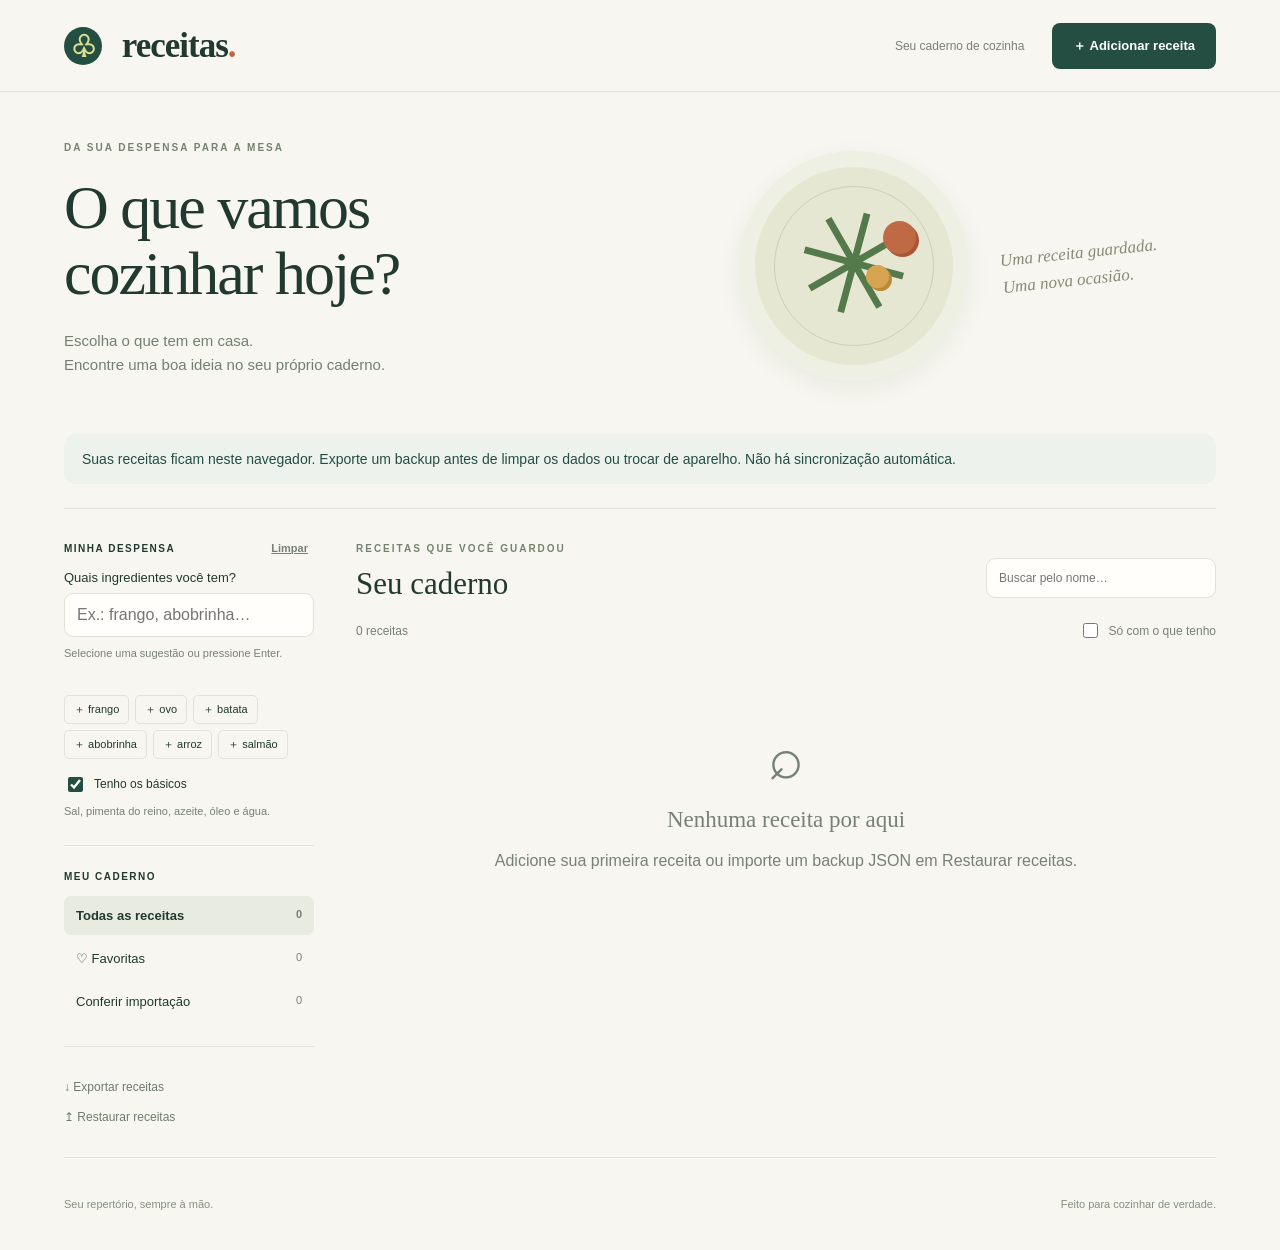
==== index.html @ 2fa1ce22 "Publish standalone recipe app without personal catalog" ====
<!doctype html><html lang="pt-BR"><head><meta charset="utf-8"><meta name="viewport" content="width=device-width,initial-scale=1"><meta name="theme-color" content="#244e42"><title>Receitas • Seu caderno de cozinha</title><link rel="icon" href="./icon.svg"><link rel="manifest" href="./manifest.json"><link rel="stylesheet" href="./style.css"><script src="./browser-store.js" defer></script><script src="./app.js" defer></script></head><body>
<header><a href="./" class="brand"><span class="brand-icon">♧</span> receitas<span class="dot">.</span></a><div class="header-right"><span class="subtle">Seu caderno de cozinha</span><button id="add" class="primary">＋ Adicionar receita</button></div></header>
<main id="main" hidden><section class="hero"><div><p class="eyebrow">DA SUA DESPENSA PARA A MESA</p><h1>O que vamos<br>cozinhar hoje?</h1><p>Escolha o que tem em casa.<br>Encontre uma boa ideia no seu próprio caderno.</p></div><div class="hero-art" aria-hidden="true"><div class="plate"><span>✳</span><i></i><b></b></div><span class="art-note">Uma receita guardada.<br>Uma nova ocasião.</span></div></section>
<p class="storage-note">Suas receitas ficam neste navegador. Exporte um backup antes de limpar os dados ou trocar de aparelho. Não há sincronização automática.</p><section class="workspace"><aside><div class="section-label">MINHA DESPENSA <button id="clear" class="text-button">Limpar</button></div><label for="ingredient-input">Quais ingredientes você tem?</label><input id="ingredient-input" list="ingredient-list" placeholder="Ex.: frango, abobrinha…" autocomplete="off"><datalist id="ingredient-list"></datalist><p class="hint">Selecione uma sugestão ou pressione Enter.</p><div id="selected" class="chips"></div><div class="suggestions" id="suggestions"></div><label class="check"><input id="basics" type="checkbox" checked> Tenho os básicos</label><p class="hint">Sal, pimenta do reino, azeite, óleo e água.</p><hr><div class="section-label">MEU CADERNO</div><nav id="filters"><button class="active" data-filter="all">Todas as receitas <span id="count-all"></span></button><button data-filter="favorites">♡ Favoritas <span id="count-favorites"></span></button><button data-filter="review">Conferir importação <span id="count-review"></span></button></nav><hr><button id="import" class="utility" hidden>↥ Importar do Zoho</button><button id="backup" class="utility">↓ Exportar receitas</button><button id="restore" class="utility">↥ Restaurar receitas</button><button id="logout" class="utility">Sair</button><input type="file" id="zoho-file" accept=".zip" hidden><input type="file" id="backup-file" accept=".json" hidden></aside>
<section class="results"><div class="results-header"><div><p class="eyebrow">RECEITAS QUE VOCÊ GUARDOU</p><h2 id="results-title">Seu caderno</h2></div><input id="query" type="search" placeholder="Buscar pelo nome…" aria-label="Buscar pelo nome"></div><div class="result-meta"><span id="result-count"></span><label class="check"><input id="complete" type="checkbox"> Só com o que tenho</label></div><div id="cards" class="cards"></div><div id="empty" class="empty" hidden><span>⌕</span><h3>Nenhuma receita por aqui</h3><p>Adicione sua primeira receita ou importe um backup JSON em Restaurar receitas.</p></div></section></section><footer>Seu repertório, sempre à mão. <span>Feito para cozinhar de verdade.</span></footer></main>
<section id="login" class="login" hidden><p class="eyebrow">SEU CADERNO PARTICULAR</p><h1>Bem vindo à cozinha.</h1><form id="login-form"><label for="password">Senha de acesso</label><input id="password" type="password" autocomplete="current-password" required><button class="primary">Entrar</button></form></section>
<dialog id="add-dialog"><button class="close" data-close="add-dialog" aria-label="Fechar">×</button><p class="eyebrow">MAIS UMA PARA O CADERNO</p><h2>Guardar uma receita</h2><p>Cole o texto da receita para organizar e conferir.</p><form id="extract-form"><label for="source">Texto da receita</label><textarea id="source" rows="9" placeholder="Nome da receita&#10;&#10;Ingredientes&#10;…&#10;&#10;Modo de preparo&#10;…" required></textarea><p class="hint">Organização gratuita, sem chave de API. Você confere o resultado antes de salvar.</p><p class="hint">Para sites ou vídeos, copie os ingredientes e o preparo. O link pode ser guardado durante a edição.</p><button id="extract-button" class="primary">Organizar receita →</button><button id="manual" type="button" class="secondary">Preencher manualmente</button></form></dialog>
<dialog id="detail-dialog" class="wide"><button class="close" data-close="detail-dialog" aria-label="Fechar">×</button><div id="detail"></div></dialog>
<dialog id="edit-dialog" class="wide"><button class="close" data-close="edit-dialog" aria-label="Fechar">×</button><p class="eyebrow">DO SEU JEITO</p><h2>Conferir receita</h2><form id="edit-form"><label>Nome<input id="edit-title" required></label><div class="form-grid"><label>Rendimento<input id="edit-servings" placeholder="Ex.: 2 porções"></label><label>Tempo informado<input id="edit-time" placeholder="Ex.: 30 minutos"></label></div><label>Ingredientes, um por linha<textarea id="edit-ingredients" rows="8"></textarea></label><label>Etapas, uma por linha<textarea id="edit-steps" rows="8"></textarea></label><label>Link de origem<input id="edit-url" type="url"></label><label>Marcadores, separados por vírgula<input id="edit-tags" placeholder="Jantar, airfryer, rápido"></label><label class="check"><input id="edit-reviewed" type="checkbox"> Conferi os ingredientes e o preparo</label><p class="hint">O texto original fica preservado para consulta.</p><div id="edit-warnings" class="warning" hidden></div><button class="primary" id="save-button">Salvar receita</button></form></dialog>
<dialog id="split-dialog"><button class="close" data-close="split-dialog" aria-label="Fechar">×</button><p class="eyebrow">UMA NOTA, VÁRIAS IDEIAS</p><h2>Receitas separadas</h2><p>Confira os títulos. Elas serão salvas na fila de conferência, com o texto original preservado.</p><div id="split-list"></div><p id="split-note" class="hint"></p><button id="save-split" class="primary">Guardar para conferir</button></dialog>
<div id="toast" role="status" aria-live="polite" hidden></div></body></html>
---- style.css ----
:root{--bg:#f7f6f0;--paper:#fffefa;--ink:#22392f;--muted:#778078;--green:#244e42;--line:#dfE3d7;--accent:#dadd91;--orange:#bb673f;font-family:Arial,Helvetica,sans-serif;color:var(--ink);background:var(--bg)}*{box-sizing:border-box}body{margin:0}button,input,textarea{font:inherit}button,a,input,textarea{touch-action:manipulation}button{cursor:pointer;border:0;background:none;color:inherit}button:disabled{opacity:.55;cursor:wait}button:focus-visible,a:focus-visible{outline:3px solid #bb673f;outline-offset:3px}input,textarea{border:1px solid var(--line);border-radius:9px;padding:12px;background:var(--paper);color:var(--ink);width:100%;outline-color:var(--green)}textarea{resize:vertical;line-height:1.6}label{font-size:13px;display:block;margin:15px 0 8px}h1,h2,h3,p{margin-top:0}h1,h2,h3{font-family:Georgia,'Times New Roman',serif;font-weight:normal}h1{font-size:62px;line-height:1.07;letter-spacing:-2px;margin-bottom:22px}h2{font-size:31px;margin-bottom:12px}h3{font-size:23px}p{line-height:1.6}header{height:92px;max-width:1440px;padding:0 5%;margin:auto;display:flex;align-items:center;justify-content:space-between;border-bottom:1px solid var(--line)}.brand{text-decoration:none;color:var(--ink);font-family:Georgia,serif;font-size:35px;letter-spacing:-1px;font-weight:bold}.brand-icon{display:inline-grid;place-items:center;background:var(--green);color:var(--accent);border-radius:50%;width:38px;height:38px;margin-right:12px;font-size:30px}.dot{color:var(--orange)}.header-right{display:flex;align-items:center;gap:28px}.subtle{font-size:12px;color:var(--muted)}.primary{background:var(--green);color:white;border-radius:8px;padding:14px 21px;font-size:13px;font-weight:bold}.secondary{border:1px solid var(--line);padding:13px 18px;border-radius:8px;margin:8px}.eyebrow{font-size:10px;letter-spacing:2px;font-weight:bold;margin-bottom:18px;color:#75836e}main{max-width:1440px;padding:0 5%;margin:auto}.hero{display:flex;align-items:center;justify-content:space-between;padding:48px 5% 42px 0;min-height:340px}.hero p:not(.eyebrow){color:#718071;font-size:15px}.hero-art{display:flex;align-items:center;gap:32px}.plate{width:230px;height:230px;background:#e5e7d2;border-radius:50%;border:16px solid #eef0e3;box-shadow:0 8px 25px #243d3110;position:relative;display:grid;place-items:center}.plate:after{content:'';width:158px;height:158px;border:1px solid #cad1b6;border-radius:50%;position:absolute}.plate span{font-size:140px;color:#547a4b;transform:rotate(15deg)}.plate i,.plate b{position:absolute;border-radius:50%;background:#bf6945;width:33px;height:33px;right:37px;top:54px;box-shadow:3px 3px 0 #a95537}.plate b{width:23px;height:23px;top:98px;right:64px;background:#d7a552;box-shadow:3px 3px 0 #bc8a3b}.art-note{font:italic 17px/1.6 Georgia,serif;color:#858b75;transform:rotate(-6deg)}.workspace{display:grid;grid-template-columns:250px 1fr;gap:42px;border-top:1px solid var(--line);padding-top:32px}.section-label{font-size:10px;font-weight:bold;letter-spacing:1.5px;display:flex;align-items:center;justify-content:space-between}.text-button{font-size:11px;color:var(--muted);text-decoration:underline}.hint{font-size:11px;color:var(--muted);line-height:1.6;margin:8px 0 15px}.chips{display:flex;gap:7px;flex-wrap:wrap;margin:16px 0}.chip{font-size:12px;padding:9px 11px;background:#e1e9d9;border-radius:6px}.chip span{padding-left:9px}.suggestions{display:flex;gap:6px;flex-wrap:wrap}.suggestions button{font-size:11px;padding:6px 9px;border:1px solid var(--line);border-radius:5px}.check{display:flex;align-items:center;gap:8px;font-size:12px;cursor:pointer}.check input{width:15px;height:15px;accent-color:var(--green);flex-shrink:0}hr{border:0;border-top:1px solid var(--line);margin:25px 0}nav{margin-top:14px;display:grid;gap:4px}nav button{display:flex;justify-content:space-between;text-align:left;font-size:13px;padding:12px;border-radius:7px}nav button.active{background:#e8ebdf;font-weight:bold}nav span{font-size:11px;color:var(--muted)}.utility{display:block;font-size:12px;padding:8px 0;color:#6f7c6b}.results-header{display:flex;justify-content:space-between;gap:15px;align-items:center}.results-header .eyebrow{margin-bottom:9px}.results-header input{width:230px;font-size:12px}.result-meta{display:flex;justify-content:space-between;align-items:center;color:var(--muted);font-size:12px;margin:6px 0 17px}.result-meta .check{margin:0}.cards{display:grid;grid-template-columns:repeat(3,minmax(0,1fr));gap:18px}.card{background:var(--paper);border:1px solid var(--line);border-radius:12px;overflow:hidden;position:relative;transition:transform .15s,box-shadow .15s}.card:hover{transform:translateY(-3px);box-shadow:0 8px 18px #20372b0a}.card-main{text-align:left;width:100%;padding:0;display:block;height:100%}.card-visual{height:146px;overflow:hidden;background:#e9ebdf;display:grid;place-items:center}.card-visual img{width:100%;height:100%;object-fit:cover}.food-mark{font-size:50px;opacity:.8}.card:nth-child(3n+2) .card-visual{background:#ede2d5}.card:nth-child(3n+3) .card-visual{background:#e7e4cf}.card-body{padding:17px}.card h3{font-size:20px;line-height:1.3;margin-bottom:13px;min-height:51px}.card .small{font-size:10px;color:var(--muted);min-height:15px}.card-bottom{border-top:1px solid #eceee5;margin-top:13px;padding-top:12px;font-size:11px;color:#5d7859}.badge{display:inline-block;padding:5px 7px;border-radius:4px;font-size:10px;background:#f7eddb;color:#93692d}.fav{position:absolute;right:10px;top:10px;background:#fffefaeb;width:31px;height:31px;border-radius:50%;font-size:19px}.fav.on{color:#ab5c3b}.empty{text-align:center;padding:65px 10px;color:var(--muted)}.empty>span{font-size:60px}.empty h3{margin:15px}footer{padding:40px 0;font-size:11px;color:#859080;display:flex;justify-content:space-between;margin-top:25px;border-top:1px solid var(--line)}dialog{border:1px solid var(--line);border-radius:16px;background:var(--paper);padding:34px;max-width:560px;width:calc(100% - 30px);max-height:90dvh;color:var(--ink)}dialog.wide{max-width:760px}dialog::backdrop{background:#14251de0;backdrop-filter:blur(4px)}.close{position:absolute;right:15px;top:10px;font-size:30px;color:var(--muted)}dialog p{font-size:13px;color:#73816f}dialog h2{padding-right:24px}.form-grid{display:grid;grid-template-columns:1fr 1fr;gap:20px}#toast{position:fixed;bottom:24px;left:50%;transform:translateX(-50%);background:var(--green);color:white;padding:16px 23px;border-radius:9px;z-index:100;font-size:13px;max-width:90vw;box-shadow:0 5px 24px #0002}.detail-img{width:100%;max-height:280px;object-fit:cover;border-radius:10px;margin:15px 0}.detail-columns{display:grid;grid-template-columns:1fr 1.3fr;gap:30px;margin-top:25px}.detail-columns ul,.detail-columns ol{padding-left:20px;font-size:14px;line-height:1.8}.detail-columns li{margin-bottom:12px}.detail-actions{display:flex;flex-wrap:wrap;gap:8px;margin:25px 0}.detail-actions button,.detail-actions a{font-size:12px;border:1px solid var(--line);padding:10px;border-radius:7px;color:var(--green);text-decoration:none}.original{white-space:pre-wrap;font:12px/1.7 Arial;overflow-wrap:anywhere;background:var(--bg);padding:15px;border-radius:7px;max-height:300px;overflow:auto}.warning{background:#f5eddc;color:#83612e;padding:13px;border-radius:7px;font-size:12px;line-height:1.5;margin:12px 0}.login{max-width:450px;margin:90px auto;padding:25px}.login h1{font-size:42px}.login button{margin-top:20px}.match-list{font-size:12px;line-height:1.8;color:var(--muted)}[hidden]{display:none!important}@media(max-width:1150px){.cards{grid-template-columns:repeat(2,minmax(0,1fr))}.art-note{display:none}.workspace{gap:25px;grid-template-columns:225px 1fr}}@media(max-width:720px){header{height:76px;padding:0 5%}.brand{font-size:28px}.brand-icon{width:30px;height:30px;font-size:24px;margin-right:6px}.subtle{display:none}.primary{padding:12px 14px;font-size:12px}.hero{padding:32px 0 22px;min-height:0}h1{font-size:42px;letter-spacing:-1px}.hero-art{display:none}.hero p:not(.eyebrow){font-size:13px}.workspace{grid-template-columns:1fr;gap:25px;padding-top:24px}aside{padding-bottom:20px;border-bottom:1px solid var(--line)}aside hr{margin:17px 0}nav{display:flex;gap:5px}nav button{font-size:11px;gap:6px;padding:11px 8px}.utility{display:inline-block;margin-right:17px}.results-header input{width:150px}.results-header h2{font-size:27px}.results-header .eyebrow{font-size:8px;letter-spacing:1px}.cards{gap:12px}.card-visual{height:125px}.card-body{padding:13px}.card h3{font-size:18px;min-height:48px}.card .small{font-size:9px}.detail-columns{grid-template-columns:1fr;gap:10px}dialog{padding:28px 20px}.form-grid{gap:10px}footer span{display:none}.result-meta{font-size:11px}.art-note{display:none}}@media(prefers-reduced-motion:reduce){*{transition:none!important}}


[hidden]{display:none!important}.storage-note{padding:14px 18px;background:#edf2ed;border-radius:12px;color:#244e42;font-size:14px;line-height:1.6;margin:0 0 24px}
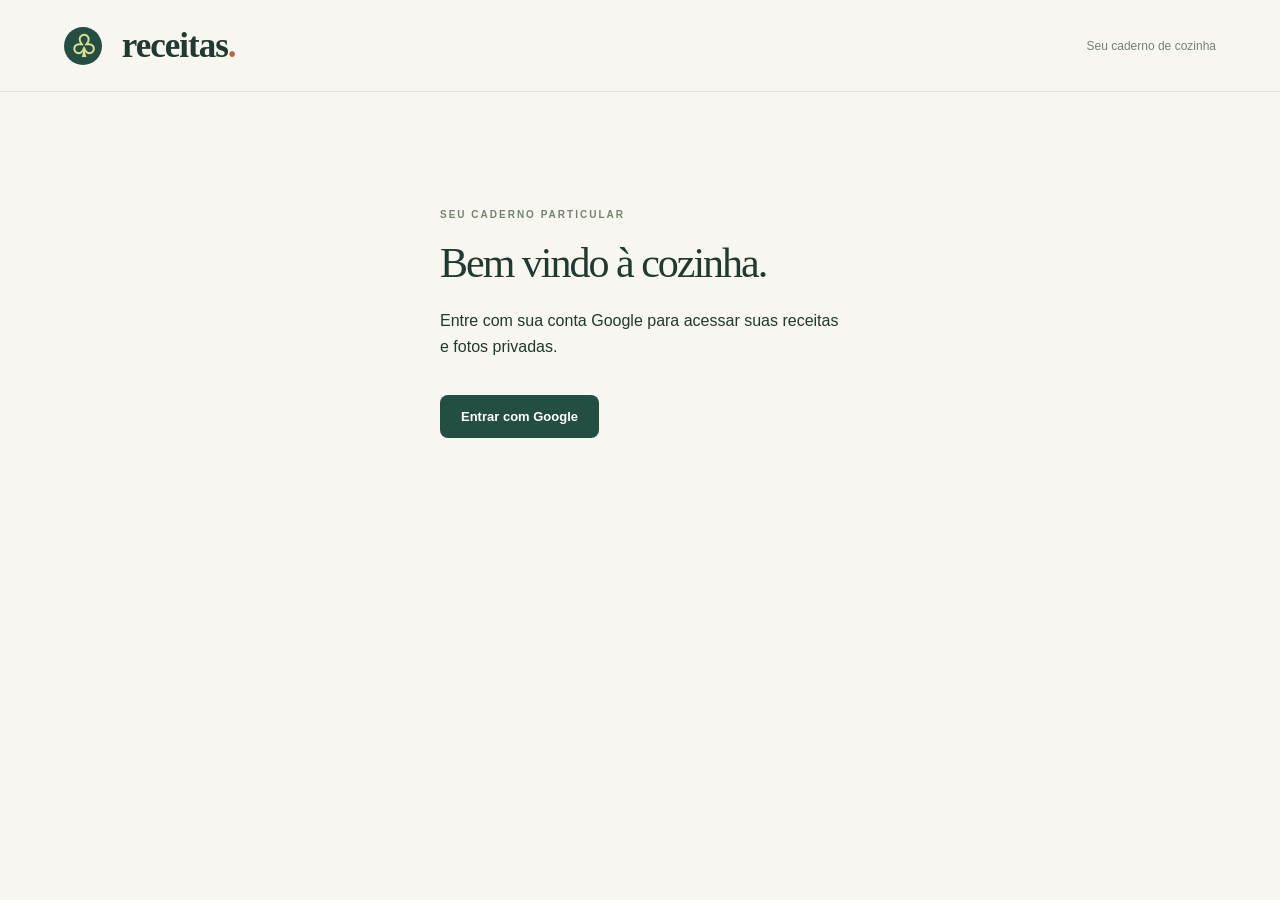
==== commit 0b7ef494: "Prepare private Google Sheets recipe catalog and Drive photos" ====
--- a/index.html
+++ b/index.html
@@ -1,9 +1,9 @@
-<!doctype html><html lang="pt-BR"><head><meta charset="utf-8"><meta name="viewport" content="width=device-width,initial-scale=1"><meta name="theme-color" content="#244e42"><title>Receitas • Seu caderno de cozinha</title><link rel="icon" href="./icon.svg"><link rel="manifest" href="./manifest.json"><link rel="stylesheet" href="./style.css"><script src="./browser-store.js" defer></script><script src="./app.js" defer></script></head><body>
+<!doctype html><html lang="pt-BR"><head><meta charset="utf-8"><meta name="viewport" content="width=device-width,initial-scale=1"><meta name="theme-color" content="#244e42"><title>Receitas • Seu caderno de cozinha</title><link rel="icon" href="./icon.svg"><link rel="manifest" href="./manifest.json"><link rel="stylesheet" href="./style.css"><script src="https://accounts.google.com/gsi/client" async defer></script><script src="./config.js" defer></script><script src="./recipe-core.js" defer></script><script src="./google-store.js" defer></script><script src="./app.js" defer></script></head><body>
 <header><a href="./" class="brand"><span class="brand-icon">♧</span> receitas<span class="dot">.</span></a><div class="header-right"><span class="subtle">Seu caderno de cozinha</span><button id="add" class="primary">＋ Adicionar receita</button></div></header>
 <main id="main" hidden><section class="hero"><div><p class="eyebrow">DA SUA DESPENSA PARA A MESA</p><h1>O que vamos<br>cozinhar hoje?</h1><p>Escolha o que tem em casa.<br>Encontre uma boa ideia no seu próprio caderno.</p></div><div class="hero-art" aria-hidden="true"><div class="plate"><span>✳</span><i></i><b></b></div><span class="art-note">Uma receita guardada.<br>Uma nova ocasião.</span></div></section>
-<p class="storage-note">Suas receitas ficam neste navegador. Exporte um backup antes de limpar os dados ou trocar de aparelho. Não há sincronização automática.</p><section class="workspace"><aside><div class="section-label">MINHA DESPENSA <button id="clear" class="text-button">Limpar</button></div><label for="ingredient-input">Quais ingredientes você tem?</label><input id="ingredient-input" list="ingredient-list" placeholder="Ex.: frango, abobrinha…" autocomplete="off"><datalist id="ingredient-list"></datalist><p class="hint">Selecione uma sugestão ou pressione Enter.</p><div id="selected" class="chips"></div><div class="suggestions" id="suggestions"></div><label class="check"><input id="basics" type="checkbox" checked> Tenho os básicos</label><p class="hint">Sal, pimenta do reino, azeite, óleo e água.</p><hr><div class="section-label">MEU CADERNO</div><nav id="filters"><button class="active" data-filter="all">Todas as receitas <span id="count-all"></span></button><button data-filter="favorites">♡ Favoritas <span id="count-favorites"></span></button><button data-filter="review">Conferir importação <span id="count-review"></span></button></nav><hr><button id="import" class="utility" hidden>↥ Importar do Zoho</button><button id="backup" class="utility">↓ Exportar receitas</button><button id="restore" class="utility">↥ Restaurar receitas</button><button id="logout" class="utility">Sair</button><input type="file" id="zoho-file" accept=".zip" hidden><input type="file" id="backup-file" accept=".json" hidden></aside>
-<section class="results"><div class="results-header"><div><p class="eyebrow">RECEITAS QUE VOCÊ GUARDOU</p><h2 id="results-title">Seu caderno</h2></div><input id="query" type="search" placeholder="Buscar pelo nome…" aria-label="Buscar pelo nome"></div><div class="result-meta"><span id="result-count"></span><label class="check"><input id="complete" type="checkbox"> Só com o que tenho</label></div><div id="cards" class="cards"></div><div id="empty" class="empty" hidden><span>⌕</span><h3>Nenhuma receita por aqui</h3><p>Adicione sua primeira receita ou importe um backup JSON em Restaurar receitas.</p></div></section></section><footer>Seu repertório, sempre à mão. <span>Feito para cozinhar de verdade.</span></footer></main>
-<section id="login" class="login" hidden><p class="eyebrow">SEU CADERNO PARTICULAR</p><h1>Bem vindo à cozinha.</h1><form id="login-form"><label for="password">Senha de acesso</label><input id="password" type="password" autocomplete="current-password" required><button class="primary">Entrar</button></form></section>
+<p class="storage-note">Suas receitas ficam na sua planilha privada do Google. Use Atualizar caderno para ver as mudanças feitas na planilha ou pelo chat.</p><section class="workspace"><aside><div class="section-label">MINHA DESPENSA <button id="clear" class="text-button">Limpar</button></div><label for="ingredient-input">Quais ingredientes você tem?</label><input id="ingredient-input" list="ingredient-list" placeholder="Ex.: frango, abobrinha…" autocomplete="off"><datalist id="ingredient-list"></datalist><p class="hint">Selecione uma sugestão ou pressione Enter.</p><div id="selected" class="chips"></div><div class="suggestions" id="suggestions"></div><label class="check"><input id="basics" type="checkbox" checked> Tenho os básicos</label><p class="hint">Sal, pimenta do reino, azeite, óleo e água.</p><hr><div class="section-label">MEU CADERNO</div><nav id="filters"><button class="active" data-filter="all">Todas as receitas <span id="count-all"></span></button><button data-filter="favorites">♡ Favoritas <span id="count-favorites"></span></button><button data-filter="review">Conferir importação <span id="count-review"></span></button></nav><hr><button id="refresh" class="utility">Atualizar caderno</button><a id="sheet-link" class="utility" target="_blank" rel="noopener noreferrer">Abrir planilha</a><button id="logout" class="utility">Sair</button></aside>
+<section class="results"><div class="results-header"><div><p class="eyebrow">RECEITAS QUE VOCÊ GUARDOU</p><h2 id="results-title">Seu caderno</h2></div><input id="query" type="search" placeholder="Buscar pelo nome…" aria-label="Buscar pelo nome"></div><div class="result-meta"><span id="result-count"></span><label class="check"><input id="complete" type="checkbox"> Só com o que tenho</label></div><div id="cards" class="cards"></div><div id="empty" class="empty" hidden><span>⌕</span><h3>Nenhuma receita por aqui</h3><p>Adicione sua primeira receita ao caderno.</p></div></section></section><footer>Seu repertório, sempre à mão. <span>Feito para cozinhar de verdade.</span></footer></main>
+<section id="login" class="login" hidden><p class="eyebrow">SEU CADERNO PARTICULAR</p><h1>Bem vindo à cozinha.</h1><p>Entre com sua conta Google para acessar suas receitas e fotos privadas.</p><form id="login-form"><button id="google-login" class="primary">Entrar com Google</button></form></section>
 <dialog id="add-dialog"><button class="close" data-close="add-dialog" aria-label="Fechar">×</button><p class="eyebrow">MAIS UMA PARA O CADERNO</p><h2>Guardar uma receita</h2><p>Cole o texto da receita para organizar e conferir.</p><form id="extract-form"><label for="source">Texto da receita</label><textarea id="source" rows="9" placeholder="Nome da receita&#10;&#10;Ingredientes&#10;…&#10;&#10;Modo de preparo&#10;…" required></textarea><p class="hint">Organização gratuita, sem chave de API. Você confere o resultado antes de salvar.</p><p class="hint">Para sites ou vídeos, copie os ingredientes e o preparo. O link pode ser guardado durante a edição.</p><button id="extract-button" class="primary">Organizar receita →</button><button id="manual" type="button" class="secondary">Preencher manualmente</button></form></dialog>
 <dialog id="detail-dialog" class="wide"><button class="close" data-close="detail-dialog" aria-label="Fechar">×</button><div id="detail"></div></dialog>
 <dialog id="edit-dialog" class="wide"><button class="close" data-close="edit-dialog" aria-label="Fechar">×</button><p class="eyebrow">DO SEU JEITO</p><h2>Conferir receita</h2><form id="edit-form"><label>Nome<input id="edit-title" required></label><div class="form-grid"><label>Rendimento<input id="edit-servings" placeholder="Ex.: 2 porções"></label><label>Tempo informado<input id="edit-time" placeholder="Ex.: 30 minutos"></label></div><label>Ingredientes, um por linha<textarea id="edit-ingredients" rows="8"></textarea></label><label>Etapas, uma por linha<textarea id="edit-steps" rows="8"></textarea></label><label>Link de origem<input id="edit-url" type="url"></label><label>Marcadores, separados por vírgula<input id="edit-tags" placeholder="Jantar, airfryer, rápido"></label><label class="check"><input id="edit-reviewed" type="checkbox"> Conferi os ingredientes e o preparo</label><p class="hint">O texto original fica preservado para consulta.</p><div id="edit-warnings" class="warning" hidden></div><button class="primary" id="save-button">Salvar receita</button></form></dialog>
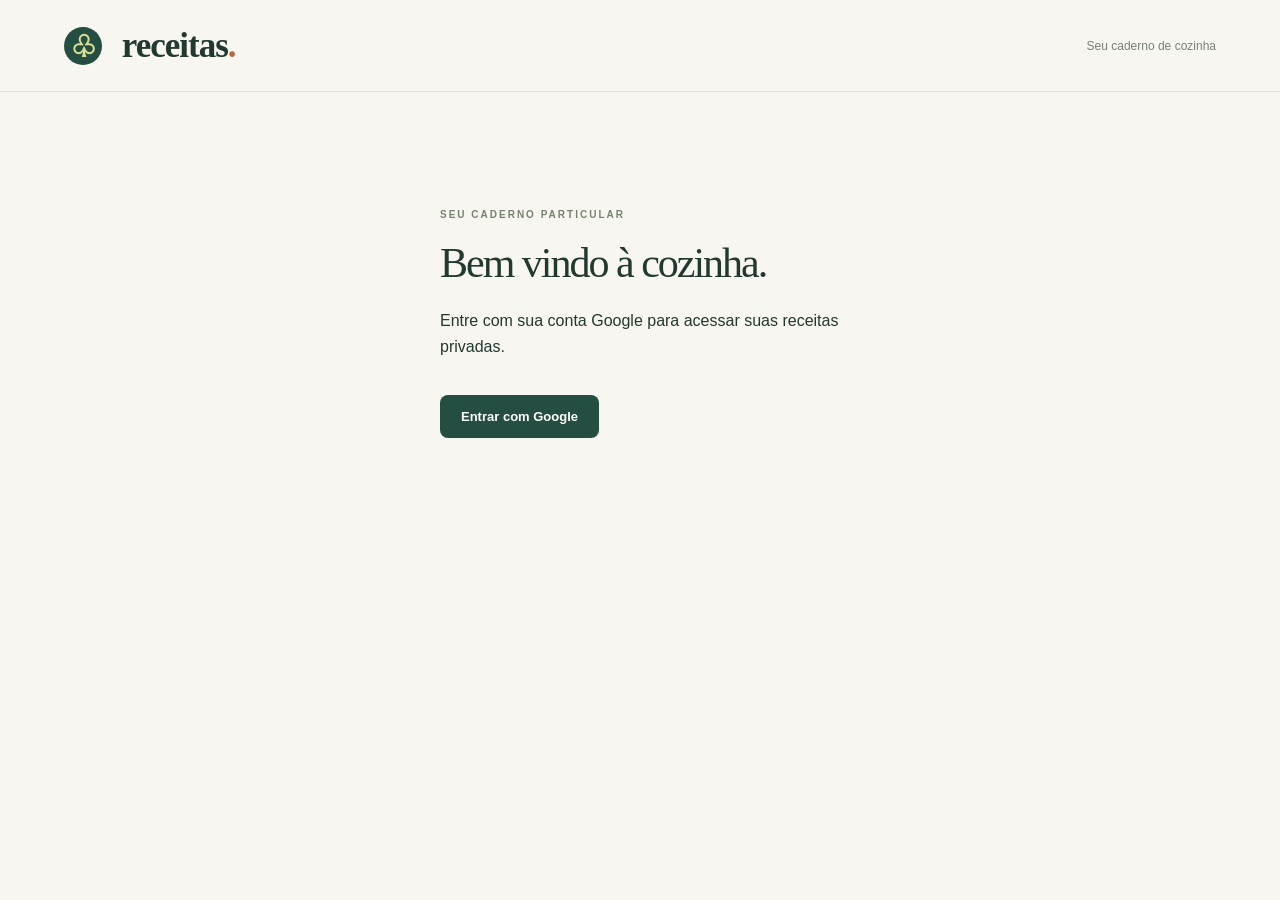
==== commit 788a50c5: "Use local recipe thumbnails and add reusable cover generator" ====
--- a/index.html
+++ b/index.html
@@ -1,9 +1,9 @@
-<!doctype html><html lang="pt-BR"><head><meta charset="utf-8"><meta name="viewport" content="width=device-width,initial-scale=1"><meta name="theme-color" content="#244e42"><title>Receitas • Seu caderno de cozinha</title><link rel="icon" href="./icon.svg"><link rel="manifest" href="./manifest.json"><link rel="stylesheet" href="./style.css"><script src="https://accounts.google.com/gsi/client" async defer></script><script src="./config.js" defer></script><script src="./recipe-core.js" defer></script><script src="./google-store.js" defer></script><script src="./app.js" defer></script></head><body>
+<!doctype html><html lang="pt-BR"><head><meta charset="utf-8"><meta name="viewport" content="width=device-width,initial-scale=1"><meta name="theme-color" content="#244e42"><title>Receitas • Seu caderno de cozinha</title><link rel="icon" href="./icon.svg"><link rel="manifest" href="./manifest.json"><link rel="stylesheet" href="./style.css"><script src="https://accounts.google.com/gsi/client" async defer></script><script src="./config.js?v=20260930thumbs" defer></script><script src="./recipe-core.js?v=20260930thumbs" defer></script><script src="./thumbnails.js?v=20260930thumbs" defer></script><script src="./catalog-cache.js?v=20260930thumbs" defer></script><script src="./google-store.js?v=20260930thumbs" defer></script><script src="./app.js?v=20260930thumbs" defer></script></head><body>
 <header><a href="./" class="brand"><span class="brand-icon">♧</span> receitas<span class="dot">.</span></a><div class="header-right"><span class="subtle">Seu caderno de cozinha</span><button id="add" class="primary">＋ Adicionar receita</button></div></header>
 <main id="main" hidden><section class="hero"><div><p class="eyebrow">DA SUA DESPENSA PARA A MESA</p><h1>O que vamos<br>cozinhar hoje?</h1><p>Escolha o que tem em casa.<br>Encontre uma boa ideia no seu próprio caderno.</p></div><div class="hero-art" aria-hidden="true"><div class="plate"><span>✳</span><i></i><b></b></div><span class="art-note">Uma receita guardada.<br>Uma nova ocasião.</span></div></section>
-<p class="storage-note">Suas receitas ficam na sua planilha privada do Google. Use Atualizar caderno para ver as mudanças feitas na planilha ou pelo chat.</p><section class="workspace"><aside><div class="section-label">MINHA DESPENSA <button id="clear" class="text-button">Limpar</button></div><label for="ingredient-input">Quais ingredientes você tem?</label><input id="ingredient-input" list="ingredient-list" placeholder="Ex.: frango, abobrinha…" autocomplete="off"><datalist id="ingredient-list"></datalist><p class="hint">Selecione uma sugestão ou pressione Enter.</p><div id="selected" class="chips"></div><div class="suggestions" id="suggestions"></div><label class="check"><input id="basics" type="checkbox" checked> Tenho os básicos</label><p class="hint">Sal, pimenta do reino, azeite, óleo e água.</p><hr><div class="section-label">MEU CADERNO</div><nav id="filters"><button class="active" data-filter="all">Todas as receitas <span id="count-all"></span></button><button data-filter="favorites">♡ Favoritas <span id="count-favorites"></span></button><button data-filter="review">Conferir importação <span id="count-review"></span></button></nav><hr><button id="refresh" class="utility">Atualizar caderno</button><a id="sheet-link" class="utility" target="_blank" rel="noopener noreferrer">Abrir planilha</a><button id="logout" class="utility">Sair</button></aside>
+<p id="sync-note" class="storage-note">Suas receitas ficam na sua planilha privada do Google. Use Atualizar caderno para ver as mudanças feitas na planilha ou pelo chat.</p><section class="workspace"><aside><div class="section-label">MINHA DESPENSA <button id="clear" class="text-button">Limpar</button></div><label for="ingredient-input">Quais ingredientes você tem?</label><input id="ingredient-input" list="ingredient-list" placeholder="Ex.: frango, abobrinha…" autocomplete="off"><datalist id="ingredient-list"></datalist><p class="hint">Selecione uma sugestão ou pressione Enter.</p><div id="selected" class="chips"></div><div class="suggestions" id="suggestions"></div><label class="check"><input id="basics" type="checkbox" checked> Tenho os básicos</label><p class="hint">Sal, pimenta do reino, azeite, óleo e água.</p><hr><div class="section-label">MEU CADERNO</div><nav id="filters"><button class="active" data-filter="all">Todas as receitas <span id="count-all"></span></button><button data-filter="favorites">♡ Favoritas <span id="count-favorites"></span></button><button data-filter="review">Conferir importação <span id="count-review"></span></button></nav><hr><button id="refresh" class="utility">Atualizar caderno</button><a id="sheet-link" class="utility" target="_blank" rel="noopener noreferrer">Abrir planilha</a><button id="logout" class="utility">Sair e apagar cópia deste aparelho</button></aside>
 <section class="results"><div class="results-header"><div><p class="eyebrow">RECEITAS QUE VOCÊ GUARDOU</p><h2 id="results-title">Seu caderno</h2></div><input id="query" type="search" placeholder="Buscar pelo nome…" aria-label="Buscar pelo nome"></div><div class="result-meta"><span id="result-count"></span><label class="check"><input id="complete" type="checkbox"> Só com o que tenho</label></div><div id="cards" class="cards"></div><div id="empty" class="empty" hidden><span>⌕</span><h3>Nenhuma receita por aqui</h3><p>Adicione sua primeira receita ao caderno.</p></div></section></section><footer>Seu repertório, sempre à mão. <span>Feito para cozinhar de verdade.</span></footer></main>
-<section id="login" class="login" hidden><p class="eyebrow">SEU CADERNO PARTICULAR</p><h1>Bem vindo à cozinha.</h1><p>Entre com sua conta Google para acessar suas receitas e fotos privadas.</p><form id="login-form"><button id="google-login" class="primary">Entrar com Google</button></form></section>
+<section id="login" class="login" hidden><p class="eyebrow">SEU CADERNO PARTICULAR</p><h1>Bem vindo à cozinha.</h1><p>Entre com sua conta Google para acessar suas receitas privadas.</p><form id="login-form"><button id="google-login" class="primary">Entrar com Google</button></form></section>
 <dialog id="add-dialog"><button class="close" data-close="add-dialog" aria-label="Fechar">×</button><p class="eyebrow">MAIS UMA PARA O CADERNO</p><h2>Guardar uma receita</h2><p>Cole o texto da receita para organizar e conferir.</p><form id="extract-form"><label for="source">Texto da receita</label><textarea id="source" rows="9" placeholder="Nome da receita&#10;&#10;Ingredientes&#10;…&#10;&#10;Modo de preparo&#10;…" required></textarea><p class="hint">Organização gratuita, sem chave de API. Você confere o resultado antes de salvar.</p><p class="hint">Para sites ou vídeos, copie os ingredientes e o preparo. O link pode ser guardado durante a edição.</p><button id="extract-button" class="primary">Organizar receita →</button><button id="manual" type="button" class="secondary">Preencher manualmente</button></form></dialog>
 <dialog id="detail-dialog" class="wide"><button class="close" data-close="detail-dialog" aria-label="Fechar">×</button><div id="detail"></div></dialog>
 <dialog id="edit-dialog" class="wide"><button class="close" data-close="edit-dialog" aria-label="Fechar">×</button><p class="eyebrow">DO SEU JEITO</p><h2>Conferir receita</h2><form id="edit-form"><label>Nome<input id="edit-title" required></label><div class="form-grid"><label>Rendimento<input id="edit-servings" placeholder="Ex.: 2 porções"></label><label>Tempo informado<input id="edit-time" placeholder="Ex.: 30 minutos"></label></div><label>Ingredientes, um por linha<textarea id="edit-ingredients" rows="8"></textarea></label><label>Etapas, uma por linha<textarea id="edit-steps" rows="8"></textarea></label><label>Link de origem<input id="edit-url" type="url"></label><label>Marcadores, separados por vírgula<input id="edit-tags" placeholder="Jantar, airfryer, rápido"></label><label class="check"><input id="edit-reviewed" type="checkbox"> Conferi os ingredientes e o preparo</label><p class="hint">O texto original fica preservado para consulta.</p><div id="edit-warnings" class="warning" hidden></div><button class="primary" id="save-button">Salvar receita</button></form></dialog>
--- a/style.css
+++ b/style.css
@@ -1,4 +1,6 @@
-:root{--bg:#f7f6f0;--paper:#fffefa;--ink:#22392f;--muted:#778078;--green:#244e42;--line:#dfE3d7;--accent:#dadd91;--orange:#bb673f;font-family:Arial,Helvetica,sans-serif;color:var(--ink);background:var(--bg)}*{box-sizing:border-box}body{margin:0}button,input,textarea{font:inherit}button,a,input,textarea{touch-action:manipulation}button{cursor:pointer;border:0;background:none;color:inherit}button:disabled{opacity:.55;cursor:wait}button:focus-visible,a:focus-visible{outline:3px solid #bb673f;outline-offset:3px}input,textarea{border:1px solid var(--line);border-radius:9px;padding:12px;background:var(--paper);color:var(--ink);width:100%;outline-color:var(--green)}textarea{resize:vertical;line-height:1.6}label{font-size:13px;display:block;margin:15px 0 8px}h1,h2,h3,p{margin-top:0}h1,h2,h3{font-family:Georgia,'Times New Roman',serif;font-weight:normal}h1{font-size:62px;line-height:1.07;letter-spacing:-2px;margin-bottom:22px}h2{font-size:31px;margin-bottom:12px}h3{font-size:23px}p{line-height:1.6}header{height:92px;max-width:1440px;padding:0 5%;margin:auto;display:flex;align-items:center;justify-content:space-between;border-bottom:1px solid var(--line)}.brand{text-decoration:none;color:var(--ink);font-family:Georgia,serif;font-size:35px;letter-spacing:-1px;font-weight:bold}.brand-icon{display:inline-grid;place-items:center;background:var(--green);color:var(--accent);border-radius:50%;width:38px;height:38px;margin-right:12px;font-size:30px}.dot{color:var(--orange)}.header-right{display:flex;align-items:center;gap:28px}.subtle{font-size:12px;color:var(--muted)}.primary{background:var(--green);color:white;border-radius:8px;padding:14px 21px;font-size:13px;font-weight:bold}.secondary{border:1px solid var(--line);padding:13px 18px;border-radius:8px;margin:8px}.eyebrow{font-size:10px;letter-spacing:2px;font-weight:bold;margin-bottom:18px;color:#75836e}main{max-width:1440px;padding:0 5%;margin:auto}.hero{display:flex;align-items:center;justify-content:space-between;padding:48px 5% 42px 0;min-height:340px}.hero p:not(.eyebrow){color:#718071;font-size:15px}.hero-art{display:flex;align-items:center;gap:32px}.plate{width:230px;height:230px;background:#e5e7d2;border-radius:50%;border:16px solid #eef0e3;box-shadow:0 8px 25px #243d3110;position:relative;display:grid;place-items:center}.plate:after{content:'';width:158px;height:158px;border:1px solid #cad1b6;border-radius:50%;position:absolute}.plate span{font-size:140px;color:#547a4b;transform:rotate(15deg)}.plate i,.plate b{position:absolute;border-radius:50%;background:#bf6945;width:33px;height:33px;right:37px;top:54px;box-shadow:3px 3px 0 #a95537}.plate b{width:23px;height:23px;top:98px;right:64px;background:#d7a552;box-shadow:3px 3px 0 #bc8a3b}.art-note{font:italic 17px/1.6 Georgia,serif;color:#858b75;transform:rotate(-6deg)}.workspace{display:grid;grid-template-columns:250px 1fr;gap:42px;border-top:1px solid var(--line);padding-top:32px}.section-label{font-size:10px;font-weight:bold;letter-spacing:1.5px;display:flex;align-items:center;justify-content:space-between}.text-button{font-size:11px;color:var(--muted);text-decoration:underline}.hint{font-size:11px;color:var(--muted);line-height:1.6;margin:8px 0 15px}.chips{display:flex;gap:7px;flex-wrap:wrap;margin:16px 0}.chip{font-size:12px;padding:9px 11px;background:#e1e9d9;border-radius:6px}.chip span{padding-left:9px}.suggestions{display:flex;gap:6px;flex-wrap:wrap}.suggestions button{font-size:11px;padding:6px 9px;border:1px solid var(--line);border-radius:5px}.check{display:flex;align-items:center;gap:8px;font-size:12px;cursor:pointer}.check input{width:15px;height:15px;accent-color:var(--green);flex-shrink:0}hr{border:0;border-top:1px solid var(--line);margin:25px 0}nav{margin-top:14px;display:grid;gap:4px}nav button{display:flex;justify-content:space-between;text-align:left;font-size:13px;padding:12px;border-radius:7px}nav button.active{background:#e8ebdf;font-weight:bold}nav span{font-size:11px;color:var(--muted)}.utility{display:block;font-size:12px;padding:8px 0;color:#6f7c6b}.results-header{display:flex;justify-content:space-between;gap:15px;align-items:center}.results-header .eyebrow{margin-bottom:9px}.results-header input{width:230px;font-size:12px}.result-meta{display:flex;justify-content:space-between;align-items:center;color:var(--muted);font-size:12px;margin:6px 0 17px}.result-meta .check{margin:0}.cards{display:grid;grid-template-columns:repeat(3,minmax(0,1fr));gap:18px}.card{background:var(--paper);border:1px solid var(--line);border-radius:12px;overflow:hidden;position:relative;transition:transform .15s,box-shadow .15s}.card:hover{transform:translateY(-3px);box-shadow:0 8px 18px #20372b0a}.card-main{text-align:left;width:100%;padding:0;display:block;height:100%}.card-visual{height:146px;overflow:hidden;background:#e9ebdf;display:grid;place-items:center}.card-visual img{width:100%;height:100%;object-fit:cover}.food-mark{font-size:50px;opacity:.8}.card:nth-child(3n+2) .card-visual{background:#ede2d5}.card:nth-child(3n+3) .card-visual{background:#e7e4cf}.card-body{padding:17px}.card h3{font-size:20px;line-height:1.3;margin-bottom:13px;min-height:51px}.card .small{font-size:10px;color:var(--muted);min-height:15px}.card-bottom{border-top:1px solid #eceee5;margin-top:13px;padding-top:12px;font-size:11px;color:#5d7859}.badge{display:inline-block;padding:5px 7px;border-radius:4px;font-size:10px;background:#f7eddb;color:#93692d}.fav{position:absolute;right:10px;top:10px;background:#fffefaeb;width:31px;height:31px;border-radius:50%;font-size:19px}.fav.on{color:#ab5c3b}.empty{text-align:center;padding:65px 10px;color:var(--muted)}.empty>span{font-size:60px}.empty h3{margin:15px}footer{padding:40px 0;font-size:11px;color:#859080;display:flex;justify-content:space-between;margin-top:25px;border-top:1px solid var(--line)}dialog{border:1px solid var(--line);border-radius:16px;background:var(--paper);padding:34px;max-width:560px;width:calc(100% - 30px);max-height:90dvh;color:var(--ink)}dialog.wide{max-width:760px}dialog::backdrop{background:#14251de0;backdrop-filter:blur(4px)}.close{position:absolute;right:15px;top:10px;font-size:30px;color:var(--muted)}dialog p{font-size:13px;color:#73816f}dialog h2{padding-right:24px}.form-grid{display:grid;grid-template-columns:1fr 1fr;gap:20px}#toast{position:fixed;bottom:24px;left:50%;transform:translateX(-50%);background:var(--green);color:white;padding:16px 23px;border-radius:9px;z-index:100;font-size:13px;max-width:90vw;box-shadow:0 5px 24px #0002}.detail-img{width:100%;max-height:280px;object-fit:cover;border-radius:10px;margin:15px 0}.detail-columns{display:grid;grid-template-columns:1fr 1.3fr;gap:30px;margin-top:25px}.detail-columns ul,.detail-columns ol{padding-left:20px;font-size:14px;line-height:1.8}.detail-columns li{margin-bottom:12px}.detail-actions{display:flex;flex-wrap:wrap;gap:8px;margin:25px 0}.detail-actions button,.detail-actions a{font-size:12px;border:1px solid var(--line);padding:10px;border-radius:7px;color:var(--green);text-decoration:none}.original{white-space:pre-wrap;font:12px/1.7 Arial;overflow-wrap:anywhere;background:var(--bg);padding:15px;border-radius:7px;max-height:300px;overflow:auto}.warning{background:#f5eddc;color:#83612e;padding:13px;border-radius:7px;font-size:12px;line-height:1.5;margin:12px 0}.login{max-width:450px;margin:90px auto;padding:25px}.login h1{font-size:42px}.login button{margin-top:20px}.match-list{font-size:12px;line-height:1.8;color:var(--muted)}[hidden]{display:none!important}@media(max-width:1150px){.cards{grid-template-columns:repeat(2,minmax(0,1fr))}.art-note{display:none}.workspace{gap:25px;grid-template-columns:225px 1fr}}@media(max-width:720px){header{height:76px;padding:0 5%}.brand{font-size:28px}.brand-icon{width:30px;height:30px;font-size:24px;margin-right:6px}.subtle{display:none}.primary{padding:12px 14px;font-size:12px}.hero{padding:32px 0 22px;min-height:0}h1{font-size:42px;letter-spacing:-1px}.hero-art{display:none}.hero p:not(.eyebrow){font-size:13px}.workspace{grid-template-columns:1fr;gap:25px;padding-top:24px}aside{padding-bottom:20px;border-bottom:1px solid var(--line)}aside hr{margin:17px 0}nav{display:flex;gap:5px}nav button{font-size:11px;gap:6px;padding:11px 8px}.utility{display:inline-block;margin-right:17px}.results-header input{width:150px}.results-header h2{font-size:27px}.results-header .eyebrow{font-size:8px;letter-spacing:1px}.cards{gap:12px}.card-visual{height:125px}.card-body{padding:13px}.card h3{font-size:18px;min-height:48px}.card .small{font-size:9px}.detail-columns{grid-template-columns:1fr;gap:10px}dialog{padding:28px 20px}.form-grid{gap:10px}footer span{display:none}.result-meta{font-size:11px}.art-note{display:none}}@media(prefers-reduced-motion:reduce){*{transition:none!important}}
+:root{--bg:#f7f6f0;--paper:#fffefa;--ink:#22392f;--muted:#778078;--green:#244e42;--line:#dfE3d7;--accent:#dadd91;--orange:#bb673f;font-family:Arial,Helvetica,sans-serif;color:var(--ink);background:var(--bg)}*{box-sizing:border-box}body{margin:0}button,input,textarea{font:inherit}button,a,input,textarea{touch-action:manipulation}button{cursor:pointer;border:0;background:none;color:inherit}button:disabled{opacity:.55;cursor:wait}button:focus-visible,a:focus-visible{outline:3px solid #bb673f;outline-offset:3px}input,textarea{border:1px solid var(--line);border-radius:9px;padding:12px;background:var(--paper);color:var(--ink);width:100%;outline-color:var(--green)}textarea{resize:vertical;line-height:1.6}label{font-size:13px;display:block;margin:15px 0 8px}h1,h2,h3,p{margin-top:0}h1,h2,h3{font-family:Georgia,'Times New Roman',serif;font-weight:normal}h1{font-size:62px;line-height:1.07;letter-spacing:-2px;margin-bottom:22px}h2{font-size:31px;margin-bottom:12px}h3{font-size:23px}p{line-height:1.6}header{height:92px;max-width:1440px;padding:0 5%;margin:auto;display:flex;align-items:center;justify-content:space-between;border-bottom:1px solid var(--line)}.brand{text-decoration:none;color:var(--ink);font-family:Georgia,serif;font-size:35px;letter-spacing:-1px;font-weight:bold}.brand-icon{display:inline-grid;place-items:center;background:var(--green);color:var(--accent);border-radius:50%;width:38px;height:38px;margin-right:12px;font-size:30px}.dot{color:var(--orange)}.header-right{display:flex;align-items:center;gap:28px}.subtle{font-size:12px;color:var(--muted)}.primary{background:var(--green);color:white;border-radius:8px;padding:14px 21px;font-size:13px;font-weight:bold}.secondary{border:1px solid var(--line);padding:13px 18px;border-radius:8px;margin:8px}.eyebrow{font-size:10px;letter-spacing:2px;font-weight:bold;margin-bottom:18px;color:#75836e}main{max-width:1440px;padding:0 5%;margin:auto}.hero{display:flex;align-items:center;justify-content:space-between;padding:48px 5% 42px 0;min-height:340px}.hero p:not(.eyebrow){color:#718071;font-size:15px}.hero-art{display:flex;align-items:center;gap:32px}.plate{width:230px;height:230px;background:#e5e7d2;border-radius:50%;border:16px solid #eef0e3;box-shadow:0 8px 25px #243d3110;position:relative;display:grid;place-items:center}.plate:after{content:'';width:158px;height:158px;border:1px solid #cad1b6;border-radius:50%;position:absolute}.plate span{font-size:140px;color:#547a4b;transform:rotate(15deg)}.plate i,.plate b{position:absolute;border-radius:50%;background:#bf6945;width:33px;height:33px;right:37px;top:54px;box-shadow:3px 3px 0 #a95537}.plate b{width:23px;height:23px;top:98px;right:64px;background:#d7a552;box-shadow:3px 3px 0 #bc8a3b}.art-note{font:italic 17px/1.6 Georgia,serif;color:#858b75;transform:rotate(-6deg)}.workspace{display:grid;grid-template-columns:250px 1fr;gap:42px;border-top:1px solid var(--line);padding-top:32px}.section-label{font-size:10px;font-weight:bold;letter-spacing:1.5px;display:flex;align-items:center;justify-content:space-between}.text-button{font-size:11px;color:var(--muted);text-decoration:underline}.hint{font-size:11px;color:var(--muted);line-height:1.6;margin:8px 0 15px}.chips{display:flex;gap:7px;flex-wrap:wrap;margin:16px 0}.chip{font-size:12px;padding:9px 11px;background:#e1e9d9;border-radius:6px}.chip span{padding-left:9px}.suggestions{display:flex;gap:6px;flex-wrap:wrap}.suggestions button{font-size:11px;padding:6px 9px;border:1px solid var(--line);border-radius:5px}.check{display:flex;align-items:center;gap:8px;font-size:12px;cursor:pointer}.check input{width:15px;height:15px;accent-color:var(--green);flex-shrink:0}hr{border:0;border-top:1px solid var(--line);margin:25px 0}nav{margin-top:14px;display:grid;gap:4px}nav button{display:flex;justify-content:space-between;text-align:left;font-size:13px;padding:12px;border-radius:7px}nav button.active{background:#e8ebdf;font-weight:bold}nav span{font-size:11px;color:var(--muted)}.utility{display:block;font-size:12px;padding:8px 0;color:#6f7c6b}.results-header{display:flex;justify-content:space-between;gap:15px;align-items:center}.results-header .eyebrow{margin-bottom:9px}.results-header input{width:230px;font-size:12px}.result-meta{display:flex;justify-content:space-between;align-items:center;color:var(--muted);font-size:12px;margin:6px 0 17px}.result-meta .check{margin:0}.cards{display:grid;grid-template-columns:repeat(3,minmax(0,1fr));gap:18px}.card{background:var(--paper);border:1px solid var(--line);border-radius:12px;overflow:hidden;position:relative;transition:transform .15s,box-shadow .15s}.card:hover{transform:translateY(-3px);box-shadow:0 8px 18px #20372b0a}.card-main{text-align:left;width:100%;padding:0;display:block;height:100%}.card-visual{aspect-ratio:16/9;overflow:hidden;background:#e9ebdf;display:grid;place-items:center}.card-visual img{width:100%;height:100%;object-fit:cover}.food-mark{font-size:50px;opacity:.8}.card:nth-child(3n+2) .card-visual{background:#ede2d5}.card:nth-child(3n+3) .card-visual{background:#e7e4cf}.card-body{padding:17px}.card h3{font-size:20px;line-height:1.3;margin-bottom:13px;min-height:51px}.card .small{font-size:10px;color:var(--muted);min-height:15px}.card-bottom{border-top:1px solid #eceee5;margin-top:13px;padding-top:12px;font-size:11px;color:#5d7859}.badge{display:inline-block;padding:5px 7px;border-radius:4px;font-size:10px;background:#f7eddb;color:#93692d}.fav{position:absolute;right:10px;top:10px;background:#fffefaeb;width:31px;height:31px;border-radius:50%;font-size:19px}.fav.on{color:#ab5c3b}.empty{text-align:center;padding:65px 10px;color:var(--muted)}.empty>span{font-size:60px}.empty h3{margin:15px}footer{padding:40px 0;font-size:11px;color:#859080;display:flex;justify-content:space-between;margin-top:25px;border-top:1px solid var(--line)}dialog{border:1px solid var(--line);border-radius:16px;background:var(--paper);padding:34px;max-width:560px;width:calc(100% - 30px);max-height:90dvh;color:var(--ink)}dialog.wide{max-width:760px}dialog::backdrop{background:#14251de0;backdrop-filter:blur(4px)}.close{position:absolute;right:15px;top:10px;font-size:30px;color:var(--muted)}dialog p{font-size:13px;color:#73816f}dialog h2{padding-right:24px}.form-grid{display:grid;grid-template-columns:1fr 1fr;gap:20px}#toast{position:fixed;bottom:24px;left:50%;transform:translateX(-50%);background:var(--green);color:white;padding:16px 23px;border-radius:9px;z-index:100;font-size:13px;max-width:90vw;box-shadow:0 5px 24px #0002}.detail-img{width:100%;max-height:280px;object-fit:cover;border-radius:10px;margin:15px 0}.detail-columns{display:grid;grid-template-columns:1fr 1.3fr;gap:30px;margin-top:25px}.detail-columns ul,.detail-columns ol{padding-left:20px;font-size:14px;line-height:1.8}.detail-columns li{margin-bottom:12px}.detail-actions{display:flex;flex-wrap:wrap;gap:8px;margin:25px 0}.detail-actions button,.detail-actions a{font-size:12px;border:1px solid var(--line);padding:10px;border-radius:7px;color:var(--green);text-decoration:none}.original{white-space:pre-wrap;font:12px/1.7 Arial;overflow-wrap:anywhere;background:var(--bg);padding:15px;border-radius:7px;max-height:300px;overflow:auto}.warning{background:#f5eddc;color:#83612e;padding:13px;border-radius:7px;font-size:12px;line-height:1.5;margin:12px 0}.login{max-width:450px;margin:90px auto;padding:25px}.login h1{font-size:42px}.login button{margin-top:20px}.match-list{font-size:12px;line-height:1.8;color:var(--muted)}[hidden]{display:none!important}@media(max-width:1150px){.cards{grid-template-columns:repeat(2,minmax(0,1fr))}.art-note{display:none}.workspace{gap:25px;grid-template-columns:225px 1fr}}@media(max-width:720px){header{height:76px;padding:0 5%}.brand{font-size:28px}.brand-icon{width:30px;height:30px;font-size:24px;margin-right:6px}.subtle{display:none}.primary{padding:12px 14px;font-size:12px}.hero{padding:32px 0 22px;min-height:0}h1{font-size:42px;letter-spacing:-1px}.hero-art{display:none}.hero p:not(.eyebrow){font-size:13px}.workspace{grid-template-columns:1fr;gap:25px;padding-top:24px}aside{padding-bottom:20px;border-bottom:1px solid var(--line)}aside hr{margin:17px 0}nav{display:flex;gap:5px}nav button{font-size:11px;gap:6px;padding:11px 8px}.utility{display:inline-block;margin-right:17px}.results-header input{width:150px}.results-header h2{font-size:27px}.results-header .eyebrow{font-size:8px;letter-spacing:1px}.cards{gap:12px}.card-visual{aspect-ratio:16/9}.card-body{padding:13px}.card h3{font-size:18px;min-height:48px}.card .small{font-size:9px}.detail-columns{grid-template-columns:1fr;gap:10px}dialog{padding:28px 20px}.form-grid{gap:10px}footer span{display:none}.result-meta{font-size:11px}.art-note{display:none}}@media(prefers-reduced-motion:reduce){*{transition:none!important}}
 
 
 [hidden]{display:none!important}.storage-note{padding:14px 18px;background:#edf2ed;border-radius:12px;color:#244e42;font-size:14px;line-height:1.6;margin:0 0 24px}
+
+.detail-img{height:auto;aspect-ratio:16/9}
